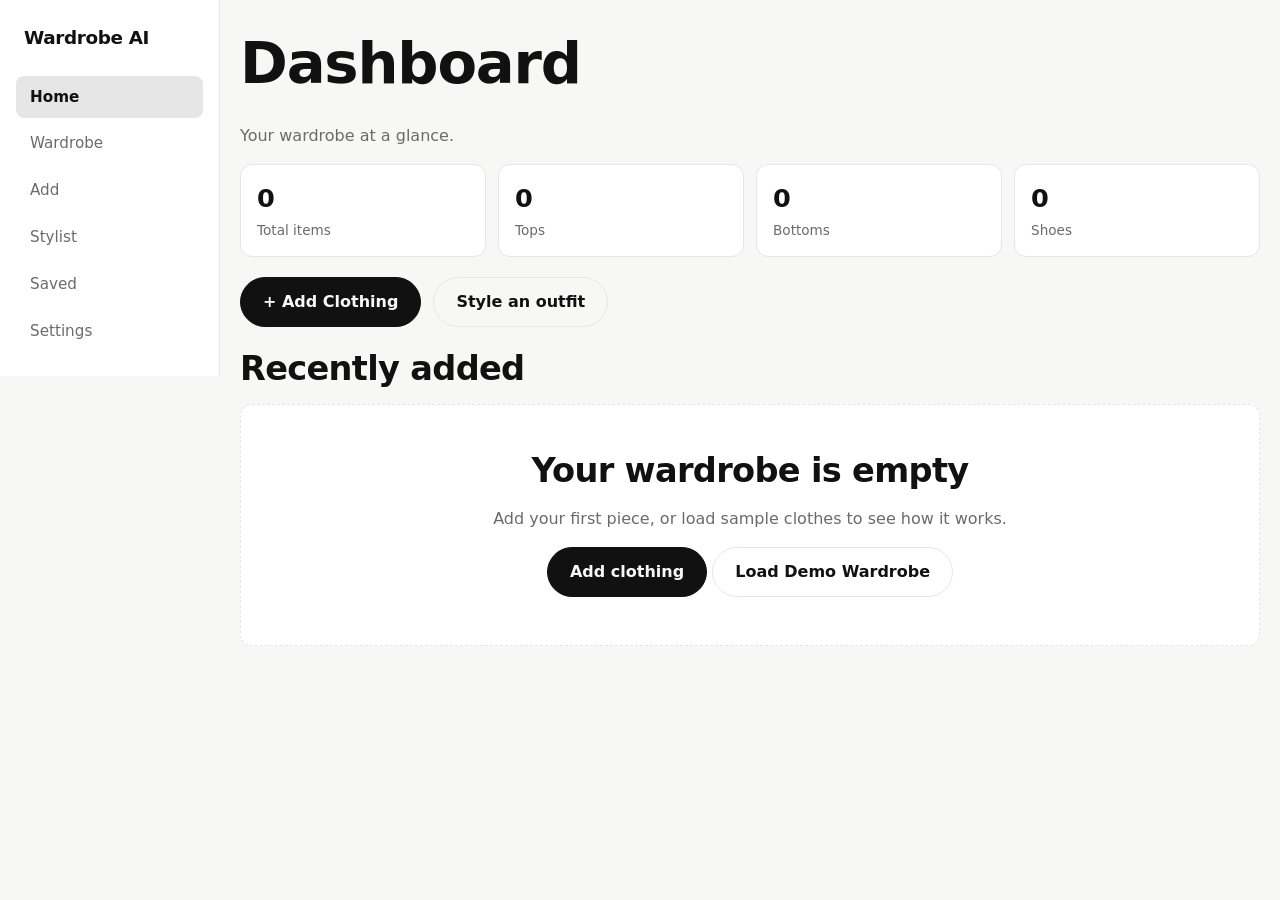
==== app.html @ 0fce8f4e "Add files via upload" ====
<!doctype html><html lang="en"><head><meta charset="utf-8"><meta name="viewport" content="width=device-width,initial-scale=1">
<title>Wardrobe AI — My Digital Wardrobe</title><meta name="description" content="Your wardrobe, outfits and stylist in one place.">
<link rel="icon" href="data:image/svg+xml,%3Csvg xmlns='http://www.w3.org/2000/svg' viewBox='0 0 64 64'%3E%3Crect width='64' height='64' rx='14' fill='%23111'/%3E%3C/svg%3E">
<link rel="stylesheet" href="style.css"></head><body class="app">
<nav class="nav" aria-label="Main"><a class="brand" href="index.html">Wardrobe AI</a>
<button data-go="dashboard">Home</button><button data-go="wardrobe">Wardrobe</button><button data-go="add">Add</button><button data-go="stylist">Stylist</button><button data-go="saved">Saved</button><button data-go="settings">Settings</button></nav>
<main>
<section data-view="dashboard"><h1>Dashboard</h1><p class="mut">Your wardrobe at a glance.</p><div class="stats" id="stats"></div>
<div class="cta" style="margin-bottom:24px"><button class="btn" data-go="add">+ Add Clothing</button><button class="btn ghost" data-go="stylist">Style an outfit</button></div>
<h2>Recently added</h2><div class="grid" id="recent"></div></section>

<section data-view="wardrobe"><div class="head"><div><h1>My Wardrobe</h1><p class="mut" style="margin:0">Everything you own, organized in one place.</p></div><button class="btn" data-a="new">+ Add Clothing</button></div>
<div class="tabs" id="tabs" role="group" aria-label="Category"></div>
<div class="filters"><input id="q" type="search" placeholder="Search your wardrobe" aria-label="Search"><select id="fc" aria-label="Colour"></select><select id="fs" aria-label="Style"></select><select id="fz" aria-label="Season"></select></div>
<div class="grid" id="grid" aria-live="polite"></div></section>

<section data-view="add"><h1 id="ft">Add Clothing</h1><form id="form" class="box" style="max-width:640px">
<label class="drop" id="drop">Drag a photo here or tap to choose (JPG, PNG, WEBP)<input id="file" type="file" accept="image/jpeg,image/png,image/webp" hidden><img id="prev" alt="Preview" hidden></label>
<p><label class="btn ghost" style="margin:0">Take photo<input id="cam" type="file" accept="image/*" capture="environment" hidden></label></p>
<label>Name<input id="f-name" required maxlength="60"></label>
<div class="two"><label>Category<select id="f-category"></select></label><label>Colour<select id="f-colour"></select></label><label>Pattern<select id="f-pattern"></select></label><label>Style<select id="f-style"></select></label></div>
<label>Season<select id="f-season"></select></label><p class="err" id="err" role="alert"></p>
<div class="row"><button class="btn" type="submit">Add to Wardrobe</button><button class="btn ghost" type="button" data-go="wardrobe">Cancel</button></div></form></section>

<section data-view="stylist"><h1>AI Stylist</h1><p class="mut">Tell us where you're going. We'll build the look from your wardrobe.</p>
<form id="prefs" class="box"><div class="sel"><label>Occasion<select id="p-occasion"></select></label><label>Style<select id="p-style"></select></label><label>Weather<select id="p-weather"></select></label><label>Colour preference<select id="p-colour"></select></label></div><button class="btn" type="submit">Generate Outfit</button></form></section>

<section data-view="results"><div id="result" aria-live="polite"></div></section>

<section data-view="saved"><h1>Saved Outfits</h1><div class="grid" id="saved"></div></section>

<section data-view="settings"><h1>Settings</h1><div class="box" style="max-width:640px">
<div class="two"><label>Theme<select id="s-theme"><option value="system">System</option><option value="light">Light</option><option value="dark">Dark</option></select></label><label>Default style<select id="s-style"></select></label><label>Default occasion<select id="s-occasion"></select></label></div>
<h3>Storage</h3><p class="mut" id="storage"></p>
<h3>Privacy</h3><p class="mut">Your wardrobe is stored locally in this browser. Photos and data are never sent anywhere, and no personal information is collected.</p>
<p class="mut">About: Wardrobe AI, version 1.0. Outfits are built by a built-in rule engine from clothes you add.</p>
<h3>Danger zone</h3><button class="btn ghost" data-a="clear">Clear My Wardrobe</button></div></section>
<dialog id="dlg" aria-label="Outfit"><div id="dbody"></div><p><button class="btn ghost" data-a="closedlg">Close</button></p></dialog>
</main><script src="app.js"></script></body></html>
---- style.css ----
/* ===== Global ===== */
:root{--bg:#F7F7F5;--ink:#111;--mut:#6B6B6B;--card:#fff;--line:#E6E6E6;--acc:#3d5a4c;--r:12px}
[data-theme=dark]{--bg:#121212;--ink:#f3f3f0;--mut:#a3a3a3;--card:#1c1c1c;--line:#2d2d2d;--acc:#8fb8a3}
*{box-sizing:border-box}[hidden]{display:none!important}
body{margin:0;background:var(--bg);color:var(--ink);font:16px/1.5 "Avenir Next","Segoe UI",system-ui,sans-serif;padding-bottom:76px;-webkit-text-size-adjust:100%}
a{color:inherit}svg{display:block}
h1,h2,h3{letter-spacing:-.02em;line-height:1.1;margin:0 0 .5em}
h1{font-size:clamp(2rem,7vw,3.6rem)}h2{font-size:clamp(1.4rem,4vw,2.1rem)}h3{font-size:1rem;letter-spacing:0}
p{margin:0 0 1em}.mut{color:var(--mut)}
:focus-visible{outline:2px solid var(--acc);outline-offset:2px}
main{max-width:1200px;margin:0 auto;padding:24px 20px}
.btn{display:inline-block;background:var(--ink);color:var(--bg);border:1px solid var(--ink);border-radius:999px;padding:12px 22px;font:inherit;font-weight:600;text-decoration:none;cursor:pointer;min-height:44px;transition:transform .1s}
.btn:active{transform:scale(.97)}.btn.ghost{background:transparent;color:var(--ink);border-color:var(--line)}.btn:disabled{opacity:.5;cursor:default}
.lnk{background:none;border:0;padding:6px;font:inherit;font-size:.85rem;color:var(--mut);cursor:pointer;text-decoration:underline;min-height:32px}
.tag{font-size:.75rem;border:1px solid var(--line);border-radius:999px;padding:2px 10px;color:var(--mut)}
.box{background:var(--card);border:1px solid var(--line);border-radius:var(--r);padding:20px}
input,select{font:inherit;width:100%;min-height:44px;padding:8px 12px;border:1px solid var(--line);border-radius:10px;background:var(--card);color:var(--ink)}
label{display:block;font-size:.85rem;font-weight:600;margin-bottom:12px}label input,label select{margin-top:4px;font-weight:400}
.gm{width:100%;aspect-ratio:1;background:#f0f0ee;border-radius:var(--r)}.gm use{stroke:#0003;stroke-width:2}
/* ===== Landing ===== */
.top{position:sticky;top:0;z-index:20;background:var(--bg);border-bottom:1px solid var(--line);display:flex;flex-wrap:wrap;align-items:center;gap:4px 16px;padding:10px 20px}
.top .brand{margin-right:auto}.top a:not(.btn):not(.brand){font-size:.9rem;text-decoration:none;color:var(--mut);padding:8px 4px}
.brand{font-weight:700;font-size:1.15rem;letter-spacing:-.02em;text-decoration:none}
.hero{display:grid;gap:32px;padding:32px 0 48px}.cta{display:flex;flex-wrap:wrap;gap:12px}
.board{display:grid;grid-template-columns:repeat(2,1fr);gap:12px;background:var(--card);border:1px solid var(--line);border-radius:20px;padding:16px}
.board figure,.piece{margin:0}.board figcaption,.piece span{font-size:.8rem;color:var(--mut)}
section.s{padding:40px 0;border-top:1px solid var(--line)}
.cols{display:grid;gap:16px}
.band{background:var(--ink);color:var(--bg);border-radius:20px;padding:40px 24px;text-align:center;margin:40px 0}
.band .btn{background:var(--bg);color:var(--ink)}
footer{padding:24px 0;color:var(--mut);font-size:.85rem;display:flex;flex-wrap:wrap;gap:8px 24px}
/* ===== App shell ===== */
.nav{position:fixed;bottom:0;left:0;right:0;z-index:20;display:flex;background:var(--card);border-top:1px solid var(--line);padding-bottom:env(safe-area-inset-bottom)}
.nav .brand{display:none}
.nav button{flex:1;background:none;border:0;font:inherit;font-size:.7rem;color:var(--mut);padding:10px 2px;min-height:56px;cursor:pointer}
.nav button[aria-current]{color:var(--ink);font-weight:700}
.head{display:flex;flex-wrap:wrap;gap:12px;justify-content:space-between;align-items:flex-end;margin-bottom:20px}
.stats{display:grid;grid-template-columns:repeat(2,1fr);gap:12px;margin-bottom:20px}
.stat{background:var(--card);border:1px solid var(--line);border-radius:var(--r);padding:14px 16px}
.stat b{display:block;font-size:1.6rem}.stat span{font-size:.85rem;color:var(--mut)}
section[data-view]{animation:pop .25s}
/* ===== Wardrobe & cards ===== */
.tabs{display:flex;gap:8px;overflow-x:auto;padding-bottom:8px;margin-bottom:12px}
.tab{flex:none;border:1px solid var(--line);background:var(--card);color:var(--ink);border-radius:999px;padding:8px 16px;font:inherit;font-size:.9rem;cursor:pointer;min-height:40px}
.tab[aria-pressed=true]{background:var(--ink);color:var(--bg);border-color:var(--ink)}
.filters{display:grid;grid-template-columns:1fr 1fr;gap:8px;margin-bottom:20px}.filters input{grid-column:1/-1}
.grid{display:grid;gap:16px;grid-template-columns:1fr}
.card{background:var(--card);border:1px solid var(--line);border-radius:var(--r);overflow:hidden;transition:box-shadow .2s,transform .2s}
.card:hover{box-shadow:0 8px 24px #0002;transform:translateY(-2px)}
.card>img,.piece img{width:100%;aspect-ratio:1;object-fit:contain;background:#f0f0ee;display:block}
.cb{padding:12px 14px}.cb p{font-size:.85rem;color:var(--mut);margin:0 0 6px}
.row{display:flex;align-items:center;gap:4px;flex-wrap:wrap}.row .lnk:first-of-type{margin-left:auto}
.ic{background:none;border:0;cursor:pointer;width:44px;height:36px;margin-left:-10px;color:var(--ink)}
.ic svg{width:20px;height:20px;fill:none;stroke:currentColor;stroke-width:1.8}.ic[aria-pressed=true] svg{fill:#b23a3a;stroke:#b23a3a}
.empty{grid-column:1/-1;text-align:center;background:var(--card);border:1px dashed var(--line);border-radius:var(--r);padding:48px 20px}
/* ===== Add clothing, modal ===== */
.drop{display:block;border:2px dashed var(--line);border-radius:var(--r);padding:20px;text-align:center;cursor:pointer;margin-bottom:12px;font-weight:400}
.drop.on{border-color:var(--acc)}.drop img{max-height:180px;margin:8px auto 0;border-radius:8px}
.two{display:grid;grid-template-columns:1fr 1fr;gap:0 12px}.err{color:#d04a4a;font-size:.9rem;min-height:1.4em}
dialog{border:1px solid var(--line);border-radius:16px;padding:20px;width:min(560px,94vw);max-height:92vh;overflow:auto;background:var(--card);color:var(--ink);animation:pop .2s}
dialog::backdrop{background:#0007}
/* ===== Stylist & results ===== */
.sel{display:grid;grid-template-columns:1fr 1fr;gap:0 12px}
.look{display:grid;grid-template-columns:repeat(2,1fr);gap:12px;margin:16px 0}
.piece{background:var(--card);border:1px solid var(--line);border-radius:var(--r);overflow:hidden}.piece div{padding:8px 12px}.piece h3{margin:0}
.meta{display:flex;flex-wrap:wrap;gap:8px;margin-bottom:12px}
.load{padding:40px;text-align:center;color:var(--mut);animation:pulse 1s infinite alternate}
.toast{position:fixed;left:50%;bottom:90px;transform:translateX(-50%);background:var(--ink);color:var(--bg);padding:10px 18px;border-radius:999px;z-index:50;font-size:.9rem;max-width:90vw}
@keyframes pop{from{opacity:0;transform:translateY(8px)}}@keyframes pulse{to{opacity:.4}}
/* ===== Tablet ===== */
@media(min-width:600px){.grid,.cols,.stats{grid-template-columns:repeat(2,1fr)}.look{grid-template-columns:repeat(4,1fr)}.filters{grid-template-columns:2fr 1fr 1fr 1fr}.filters input{grid-column:auto}.sel{grid-template-columns:repeat(4,1fr)}}
@media(min-width:900px){.grid,.cols{grid-template-columns:repeat(3,1fr)}.stats{grid-template-columns:repeat(4,1fr)}.hero{grid-template-columns:1.1fr .9fr;align-items:center}}
/* ===== Desktop ===== */
@media(min-width:1200px){.grid{grid-template-columns:repeat(4,1fr)}}
@media(min-width:1500px){.grid{grid-template-columns:repeat(5,1fr)}}
@media(min-width:1024px){
body{padding-bottom:0}
.nav{top:0;bottom:auto;right:auto;width:220px;flex-direction:column;border-top:0;border-right:1px solid var(--line);padding:24px 16px;gap:4px}
.nav .brand{display:block;margin:0 0 20px 8px}
.nav button{flex:none;text-align:left;font-size:.95rem;padding:10px 14px;min-height:0;border-radius:8px}
.nav button[aria-current]{background:var(--line)}
body.app main{margin-left:220px;max-width:1400px;padding-top:32px}.toast{bottom:32px}}
@media(prefers-reduced-motion:reduce){*{animation:none!important;transition:none!important}}
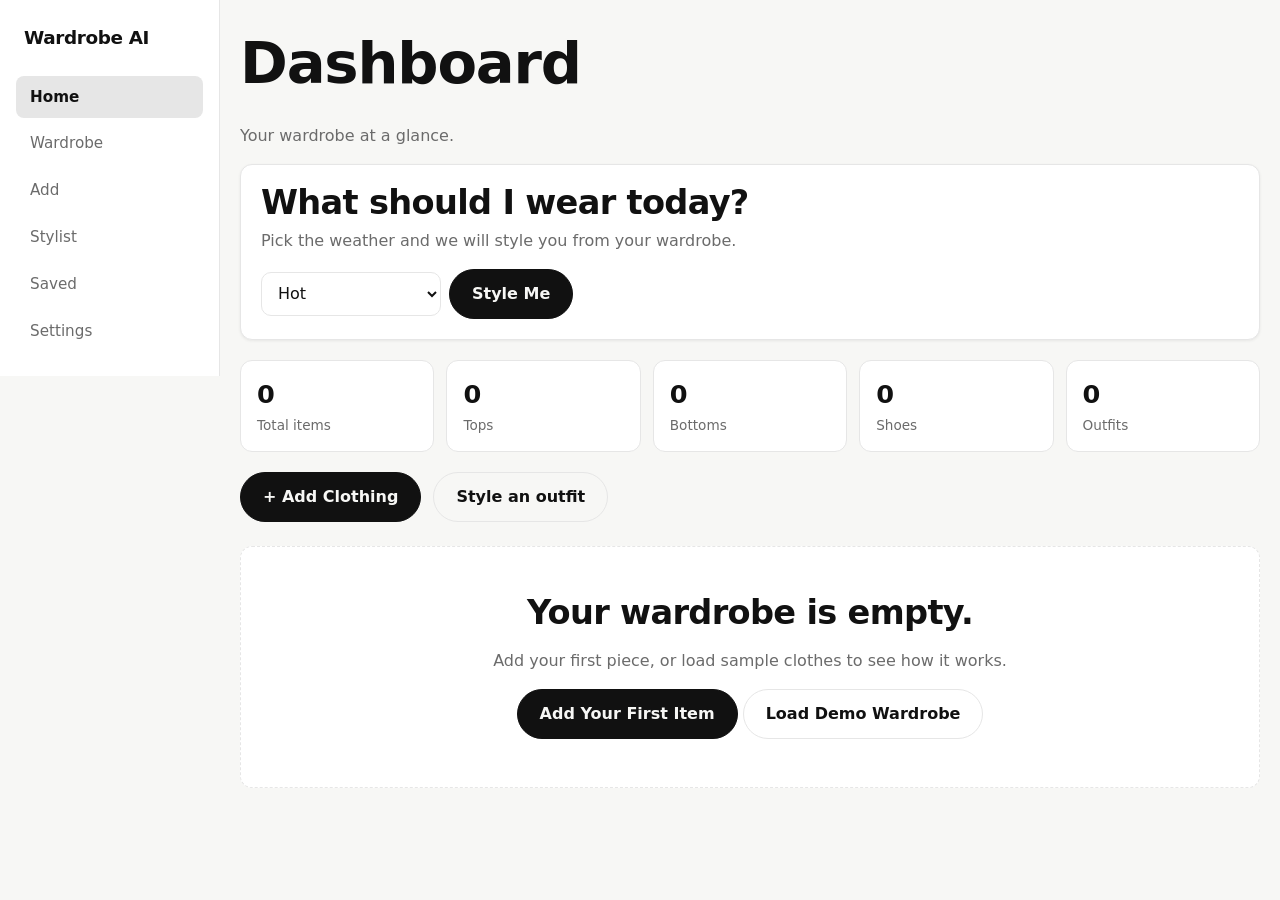
==== commit a15630b2: "Add files via upload" ====
--- a/app.html
+++ b/app.html
@@ -5,21 +5,20 @@
 <nav class="nav" aria-label="Main"><a class="brand" href="index.html">Wardrobe AI</a>
 <button data-go="dashboard">Home</button><button data-go="wardrobe">Wardrobe</button><button data-go="add">Add</button><button data-go="stylist">Stylist</button><button data-go="saved">Saved</button><button data-go="settings">Settings</button></nav>
 <main>
-<section data-view="dashboard"><h1>Dashboard</h1><p class="mut">Your wardrobe at a glance.</p><div class="stats" id="stats"></div>
+<section data-view="dashboard"><h1>Dashboard</h1><p class="mut">Your wardrobe at a glance.</p><div class="box hero2"><h2>What should I wear today?</h2><p class="mut">Pick the weather and we will style you from your wardrobe.</p><div class="row" style="gap:8px"><select id="d-weather" aria-label="Weather" style="max-width:180px"></select><button class="btn" data-a="styleme">Style Me</button></div></div><div class="stats" id="stats"></div>
 <div class="cta" style="margin-bottom:24px"><button class="btn" data-go="add">+ Add Clothing</button><button class="btn ghost" data-go="stylist">Style an outfit</button></div>
-<h2>Recently added</h2><div class="grid" id="recent"></div></section>
+<div id="dash"></div></section>
 
 <section data-view="wardrobe"><div class="head"><div><h1>My Wardrobe</h1><p class="mut" style="margin:0">Everything you own, organized in one place.</p></div><button class="btn" data-a="new">+ Add Clothing</button></div>
 <div class="tabs" id="tabs" role="group" aria-label="Category"></div>
-<div class="filters"><input id="q" type="search" placeholder="Search your wardrobe" aria-label="Search"><select id="fc" aria-label="Colour"></select><select id="fs" aria-label="Style"></select><select id="fz" aria-label="Season"></select></div>
+<div class="filters"><input id="q" type="search" placeholder="Search your wardrobe" aria-label="Search"><select id="fk" aria-label="Category"></select><select id="fc" aria-label="Colour"></select><select id="fs" aria-label="Style"></select><select id="fz" aria-label="Season"></select><select id="ff" aria-label="Favourites"></select><select id="fo" aria-label="Sort"></select></div>
 <div class="grid" id="grid" aria-live="polite"></div></section>
 
 <section data-view="add"><h1 id="ft">Add Clothing</h1><form id="form" class="box" style="max-width:640px">
 <label class="drop" id="drop">Drag a photo here or tap to choose (JPG, PNG, WEBP)<input id="file" type="file" accept="image/jpeg,image/png,image/webp" hidden><img id="prev" alt="Preview" hidden></label>
 <p><label class="btn ghost" style="margin:0">Take photo<input id="cam" type="file" accept="image/*" capture="environment" hidden></label></p>
-<label>Name<input id="f-name" required maxlength="60"></label>
-<div class="two"><label>Category<select id="f-category"></select></label><label>Colour<select id="f-colour"></select></label><label>Pattern<select id="f-pattern"></select></label><label>Style<select id="f-style"></select></label></div>
-<label>Season<select id="f-season"></select></label><p class="err" id="err" role="alert"></p>
+<p><button type="button" class="lnk" id="rm" data-a="rmimg" hidden>Remove photo</button></p><label>Name<input id="f-name" required maxlength="60"></label>
+<fieldset class="fs"><legend>Category</legend><div class="chips" data-for="f-category"></div><select id="f-category" hidden></select></fieldset><fieldset class="fs"><legend>Colour</legend><div class="chips" data-for="f-colour"></div><select id="f-colour" hidden></select></fieldset><fieldset class="fs"><legend>Pattern</legend><div class="chips" data-for="f-pattern"></div><select id="f-pattern" hidden></select></fieldset><fieldset class="fs"><legend>Style</legend><div class="chips" data-for="f-style"></div><select id="f-style" hidden></select></fieldset><fieldset class="fs"><legend>Season</legend><div class="chips" data-for="f-season"></div><select id="f-season" hidden></select></fieldset><p class="err" id="err" role="alert"></p>
 <div class="row"><button class="btn" type="submit">Add to Wardrobe</button><button class="btn ghost" type="button" data-go="wardrobe">Cancel</button></div></form></section>
 
 <section data-view="stylist"><h1>AI Stylist</h1><p class="mut">Tell us where you're going. We'll build the look from your wardrobe.</p>
@@ -27,7 +26,7 @@
 
 <section data-view="results"><div id="result" aria-live="polite"></div></section>
 
-<section data-view="saved"><h1>Saved Outfits</h1><div class="grid" id="saved"></div></section>
+<section data-view="saved"><h1>Saved Outfits</h1><div class="grid" id="saved"></div><h2 style="margin-top:32px">Recently Worn</h2><div class="grid" id="worn"></div><h2 style="margin-top:32px">Recently Generated</h2><div class="grid" id="gen"></div></section>
 
 <section data-view="settings"><h1>Settings</h1><div class="box" style="max-width:640px">
 <div class="two"><label>Theme<select id="s-theme"><option value="system">System</option><option value="light">Light</option><option value="dark">Dark</option></select></label><label>Default style<select id="s-style"></select></label><label>Default occasion<select id="s-occasion"></select></label></div>
--- a/style.css
+++ b/style.css
@@ -81,3 +81,17 @@
 .nav button[aria-current]{background:var(--line)}
 body.app main{margin-left:220px;max-width:1400px;padding-top:32px}.toast{bottom:32px}}
 @media(prefers-reduced-motion:reduce){*{animation:none!important;transition:none!important}}
+/* ===== V2 ===== */
+.fs{border:0;padding:0;margin:0 0 14px}.fs legend{font-size:.85rem;font-weight:600;margin-bottom:6px;padding:0}
+.chips{display:flex;flex-wrap:wrap;gap:6px}
+.chip{border:1px solid var(--line);background:var(--card);color:var(--ink);border-radius:999px;padding:6px 14px;font:inherit;font-size:.85rem;cursor:pointer;min-height:36px;transition:background .15s}
+.chip[aria-pressed=true]{background:var(--ink);color:var(--bg);border-color:var(--ink)}
+.qv{display:block;width:100%;padding:0;border:0;background:none;cursor:pointer}
+.qv img{width:100%;aspect-ratio:1;object-fit:contain;background:#f0f0ee;display:block}
+.hero2{margin-bottom:20px;box-shadow:0 1px 3px #0001}.hero2 h2{margin-bottom:.2em}
+.filters{grid-template-columns:repeat(2,1fr)}.filters input{grid-column:1/-1}
+.look{display:flex;flex-wrap:wrap;gap:12px;align-items:center}
+.look .piece{flex:1 1 140px;max-width:300px}.plus{display:none;color:var(--mut);font-size:1.5rem}
+@media(min-width:600px){.filters{grid-template-columns:repeat(3,1fr)}.plus{display:block}.look{flex-wrap:nowrap}}
+@media(min-width:900px){.stats{grid-template-columns:repeat(5,1fr)}}
+@media(min-width:1024px){.look .piece{max-width:360px}}
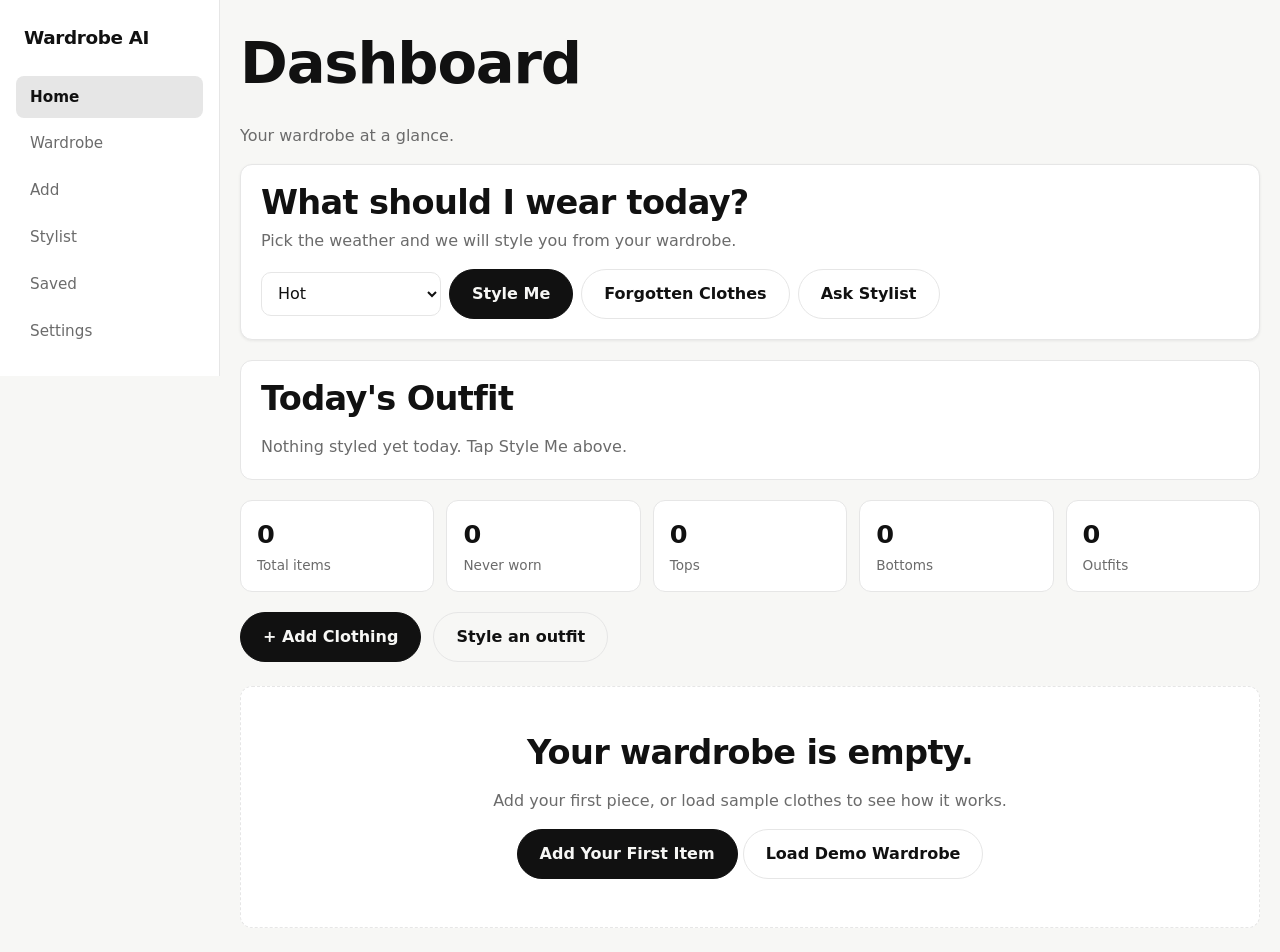
==== commit f17f10c3: "Add files via upload" ====
--- a/app.html
+++ b/app.html
@@ -5,7 +5,7 @@
 <nav class="nav" aria-label="Main"><a class="brand" href="index.html">Wardrobe AI</a>
 <button data-go="dashboard">Home</button><button data-go="wardrobe">Wardrobe</button><button data-go="add">Add</button><button data-go="stylist">Stylist</button><button data-go="saved">Saved</button><button data-go="settings">Settings</button></nav>
 <main>
-<section data-view="dashboard"><h1>Dashboard</h1><p class="mut">Your wardrobe at a glance.</p><div class="box hero2"><h2>What should I wear today?</h2><p class="mut">Pick the weather and we will style you from your wardrobe.</p><div class="row" style="gap:8px"><select id="d-weather" aria-label="Weather" style="max-width:180px"></select><button class="btn" data-a="styleme">Style Me</button></div></div><div class="stats" id="stats"></div>
+<section data-view="dashboard"><h1>Dashboard</h1><p class="mut">Your wardrobe at a glance.</p><div class="box hero2"><h2>What should I wear today?</h2><p class="mut">Pick the weather and we will style you from your wardrobe.</p><div class="row" style="gap:8px"><select id="d-weather" aria-label="Weather" style="max-width:180px"></select><button class="btn" data-a="styleme">Style Me</button><button class="btn ghost" data-a="forgotten">Forgotten Clothes</button><button class="btn ghost" data-go="chat">Ask Stylist</button></div></div><div id="today" class="box" style="margin-bottom:20px"></div><div class="stats" id="stats"></div>
 <div class="cta" style="margin-bottom:24px"><button class="btn" data-go="add">+ Add Clothing</button><button class="btn ghost" data-go="stylist">Style an outfit</button></div>
 <div id="dash"></div></section>
 
@@ -17,21 +17,29 @@
 <section data-view="add"><h1 id="ft">Add Clothing</h1><form id="form" class="box" style="max-width:640px">
 <label class="drop" id="drop">Drag a photo here or tap to choose (JPG, PNG, WEBP)<input id="file" type="file" accept="image/jpeg,image/png,image/webp" hidden><img id="prev" alt="Preview" hidden></label>
 <p><label class="btn ghost" style="margin:0">Take photo<input id="cam" type="file" accept="image/*" capture="environment" hidden></label></p>
-<p><button type="button" class="lnk" id="rm" data-a="rmimg" hidden>Remove photo</button></p><label>Name<input id="f-name" required maxlength="60"></label>
+<p><button type="button" class="lnk" id="rm" data-a="rmimg" hidden>Remove photo</button> <button type="button" class="lnk" data-a="cleanimg">Clean Image</button></p><div id="ai-box" class="box" style="margin-bottom:12px" hidden></div><label>Name<input id="f-name" required maxlength="60"></label>
 <fieldset class="fs"><legend>Category</legend><div class="chips" data-for="f-category"></div><select id="f-category" hidden></select></fieldset><fieldset class="fs"><legend>Colour</legend><div class="chips" data-for="f-colour"></div><select id="f-colour" hidden></select></fieldset><fieldset class="fs"><legend>Pattern</legend><div class="chips" data-for="f-pattern"></div><select id="f-pattern" hidden></select></fieldset><fieldset class="fs"><legend>Style</legend><div class="chips" data-for="f-style"></div><select id="f-style" hidden></select></fieldset><fieldset class="fs"><legend>Season</legend><div class="chips" data-for="f-season"></div><select id="f-season" hidden></select></fieldset><p class="err" id="err" role="alert"></p>
 <div class="row"><button class="btn" type="submit">Add to Wardrobe</button><button class="btn ghost" type="button" data-go="wardrobe">Cancel</button></div></form></section>
 
 <section data-view="stylist"><h1>AI Stylist</h1><p class="mut">Tell us where you're going. We'll build the look from your wardrobe.</p>
-<form id="prefs" class="box"><div class="sel"><label>Occasion<select id="p-occasion"></select></label><label>Style<select id="p-style"></select></label><label>Weather<select id="p-weather"></select></label><label>Colour preference<select id="p-colour"></select></label></div><button class="btn" type="submit">Generate Outfit</button></form></section>
+<form id="prefs" class="box"><div class="sel"><label>Occasion<select id="p-occasion"></select></label><label>Style<select id="p-style"></select></label><label>Weather<select id="p-weather"></select></label><label>Colour preference<select id="p-colour"></select></label></div><button class="btn" type="submit">Generate Outfit</button></form><p style="margin-top:16px"><button class="btn ghost" data-go="chat">Chat with your stylist</button></p></section>
 
+<section data-view="chat"><h1>Ask Your Stylist</h1><p class="mut" id="chat-note"></p><div id="chat" aria-live="polite"></div><div class="chips" id="sugg" style="margin:12px 0"></div><form id="chatf" class="row" style="gap:8px"><input id="chat-in" placeholder="Ask about your wardrobe" aria-label="Message"><button class="btn" type="submit">Send</button></form></section>
 <section data-view="results"><div id="result" aria-live="polite"></div></section>
 
 <section data-view="saved"><h1>Saved Outfits</h1><div class="grid" id="saved"></div><h2 style="margin-top:32px">Recently Worn</h2><div class="grid" id="worn"></div><h2 style="margin-top:32px">Recently Generated</h2><div class="grid" id="gen"></div></section>
 
 <section data-view="settings"><h1>Settings</h1><div class="box" style="max-width:640px">
 <div class="two"><label>Theme<select id="s-theme"><option value="system">System</option><option value="light">Light</option><option value="dark">Dark</option></select></label><label>Default style<select id="s-style"></select></label><label>Default occasion<select id="s-occasion"></select></label></div>
+<h3>My Style</h3>
+<fieldset class="fs"><legend>Preferred styles</legend><div class="chips" id="pf-styles"></div></fieldset>
+<fieldset class="fs"><legend>Preferred colours</legend><div class="chips" id="pf-colours"></div></fieldset>
+<fieldset class="fs"><legend>Colours to avoid</legend><div class="chips" id="pf-avoid"></div></fieldset>
+<div class="two"><label>Fit preference<select id="pf-fit"></select></label><label>Styling goal<select id="pf-goal"></select></label></div>
+<h3>AI Styling</h3><p class="mut" id="ai-status"></p>
+<label class="tg"><input type="checkbox" data-ai="style"> AI styling</label><label class="tg"><input type="checkbox" data-ai="analyze"> Automatic clothing analysis</label><label class="tg"><input type="checkbox" data-ai="images"> Send images for AI analysis</label><label class="tg"><input type="checkbox" data-ai="weather"> Weather integration</label>
 <h3>Storage</h3><p class="mut" id="storage"></p>
-<h3>Privacy</h3><p class="mut">Your wardrobe is stored locally in this browser. Photos and data are never sent anywhere, and no personal information is collected.</p>
+<h3>Privacy</h3><p class="mut">Everything is stored locally in this browser. With the AI settings off (the default) nothing leaves your device. If you switch AI on and a service is connected: AI styling sends clothing details (name, category, colour, style, wear history) and your style profile, not photos; clothing analysis sends the photo you upload; weather sends your approximate location. Data goes to <strong id="ai-prov"></strong> only to produce analysis, outfits and weather. You can turn each feature off at any time.</p>
 <p class="mut">About: Wardrobe AI, version 1.0. Outfits are built by a built-in rule engine from clothes you add.</p>
 <h3>Danger zone</h3><button class="btn ghost" data-a="clear">Clear My Wardrobe</button></div></section>
 <dialog id="dlg" aria-label="Outfit"><div id="dbody"></div><p><button class="btn ghost" data-a="closedlg">Close</button></p></dialog>
--- a/style.css
+++ b/style.css
@@ -95,3 +95,13 @@
 @media(min-width:600px){.filters{grid-template-columns:repeat(3,1fr)}.plus{display:block}.look{flex-wrap:nowrap}}
 @media(min-width:900px){.stats{grid-template-columns:repeat(5,1fr)}}
 @media(min-width:1024px){.look .piece{max-width:360px}}
+/* ===== V3 ===== */
+input[type=checkbox]{width:auto;min-height:0;margin-right:8px}.tg{font-weight:400;display:flex;align-items:center;min-height:36px}
+.msg{background:var(--card);border:1px solid var(--line);border-radius:var(--r);padding:12px 16px;margin-bottom:10px;max-width:680px}.msg.me{margin-left:auto;background:var(--ink);color:var(--bg)}.msg p{margin:0 0 6px}
+.look.compact{flex-wrap:wrap;flex-direction:row}.look.compact .piece{flex:0 1 110px}.look.compact .piece h3{font-size:.8rem}
+#result .look{flex-direction:column;flex-wrap:nowrap;align-items:center;max-width:440px;margin-inline:auto}
+#result .piece{display:flex;align-items:center;gap:14px;width:100%;max-width:440px;flex:none;animation:pop .4s both}
+#result .piece:nth-of-type(2){animation-delay:.1s}#result .piece:nth-of-type(3){animation-delay:.2s}#result .piece:nth-of-type(4){animation-delay:.3s}
+#result .piece img{width:132px;flex:none}#result .piece div{padding:0 8px}#result .plus{display:block}
+.sticky{position:sticky;bottom:64px;background:var(--bg);padding:10px 0;z-index:5}
+@media(min-width:1024px){.sticky{bottom:0}}
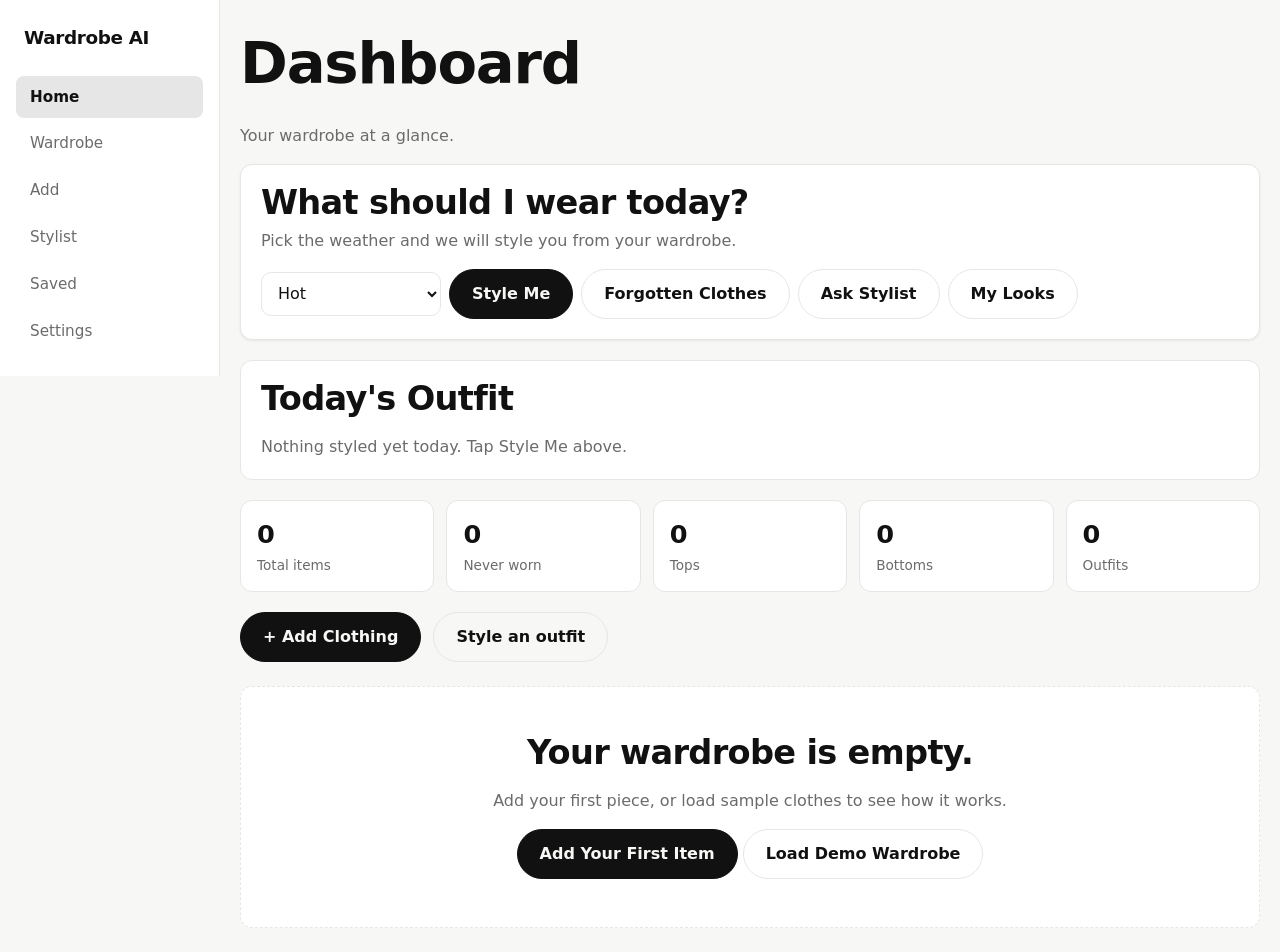
==== commit f3825b37: "Add files via upload" ====
--- a/app.html
+++ b/app.html
@@ -5,7 +5,7 @@
 <nav class="nav" aria-label="Main"><a class="brand" href="index.html">Wardrobe AI</a>
 <button data-go="dashboard">Home</button><button data-go="wardrobe">Wardrobe</button><button data-go="add">Add</button><button data-go="stylist">Stylist</button><button data-go="saved">Saved</button><button data-go="settings">Settings</button></nav>
 <main>
-<section data-view="dashboard"><h1>Dashboard</h1><p class="mut">Your wardrobe at a glance.</p><div class="box hero2"><h2>What should I wear today?</h2><p class="mut">Pick the weather and we will style you from your wardrobe.</p><div class="row" style="gap:8px"><select id="d-weather" aria-label="Weather" style="max-width:180px"></select><button class="btn" data-a="styleme">Style Me</button><button class="btn ghost" data-a="forgotten">Forgotten Clothes</button><button class="btn ghost" data-go="chat">Ask Stylist</button></div></div><div id="today" class="box" style="margin-bottom:20px"></div><div class="stats" id="stats"></div>
+<section data-view="dashboard"><h1>Dashboard</h1><p class="mut">Your wardrobe at a glance.</p><div class="box hero2"><h2>What should I wear today?</h2><p class="mut">Pick the weather and we will style you from your wardrobe.</p><div class="row" style="gap:8px"><select id="d-weather" aria-label="Weather" style="max-width:180px"></select><button class="btn" data-a="styleme">Style Me</button><button class="btn ghost" data-a="forgotten">Forgotten Clothes</button><button class="btn ghost" data-go="chat">Ask Stylist</button><button class="btn ghost" data-go="looks">My Looks</button></div></div><div id="today" class="box" style="margin-bottom:20px"></div><div class="stats" id="stats"></div>
 <div class="cta" style="margin-bottom:24px"><button class="btn" data-go="add">+ Add Clothing</button><button class="btn ghost" data-go="stylist">Style an outfit</button></div>
 <div id="dash"></div></section>
 
@@ -25,9 +25,11 @@
 <form id="prefs" class="box"><div class="sel"><label>Occasion<select id="p-occasion"></select></label><label>Style<select id="p-style"></select></label><label>Weather<select id="p-weather"></select></label><label>Colour preference<select id="p-colour"></select></label></div><button class="btn" type="submit">Generate Outfit</button></form><p style="margin-top:16px"><button class="btn ghost" data-go="chat">Chat with your stylist</button></p></section>
 
 <section data-view="chat"><h1>Ask Your Stylist</h1><p class="mut" id="chat-note"></p><div id="chat" aria-live="polite"></div><div class="chips" id="sugg" style="margin:12px 0"></div><form id="chatf" class="row" style="gap:8px"><input id="chat-in" placeholder="Ask about your wardrobe" aria-label="Message"><button class="btn" type="submit">Send</button></form></section>
+<section data-view="tryon"><div id="tryon-body"></div></section>
+<section data-view="looks"><h1>My Looks</h1><div class="grid" id="looks"></div></section>
 <section data-view="results"><div id="result" aria-live="polite"></div></section>
 
-<section data-view="saved"><h1>Saved Outfits</h1><div class="grid" id="saved"></div><h2 style="margin-top:32px">Recently Worn</h2><div class="grid" id="worn"></div><h2 style="margin-top:32px">Recently Generated</h2><div class="grid" id="gen"></div></section>
+<section data-view="saved"><div class="head"><h1>Saved Outfits</h1><button class="btn ghost" data-go="looks">My Looks</button></div><div class="grid" id="saved"></div><h2 style="margin-top:32px">Recently Worn</h2><div class="grid" id="worn"></div><h2 style="margin-top:32px">Recently Generated</h2><div class="grid" id="gen"></div></section>
 
 <section data-view="settings"><h1>Settings</h1><div class="box" style="max-width:640px">
 <div class="two"><label>Theme<select id="s-theme"><option value="system">System</option><option value="light">Light</option><option value="dark">Dark</option></select></label><label>Default style<select id="s-style"></select></label><label>Default occasion<select id="s-occasion"></select></label></div>
@@ -39,7 +41,7 @@
 <h3>AI Styling</h3><p class="mut" id="ai-status"></p>
 <label class="tg"><input type="checkbox" data-ai="style"> AI styling</label><label class="tg"><input type="checkbox" data-ai="analyze"> Automatic clothing analysis</label><label class="tg"><input type="checkbox" data-ai="images"> Send images for AI analysis</label><label class="tg"><input type="checkbox" data-ai="weather"> Weather integration</label>
 <h3>Storage</h3><p class="mut" id="storage"></p>
-<h3>Privacy</h3><p class="mut">Everything is stored locally in this browser. With the AI settings off (the default) nothing leaves your device. If you switch AI on and a service is connected: AI styling sends clothing details (name, category, colour, style, wear history) and your style profile, not photos; clothing analysis sends the photo you upload; weather sends your approximate location. Data goes to <strong id="ai-prov"></strong> only to produce analysis, outfits and weather. You can turn each feature off at any time.</p>
+<h3>Privacy</h3><p class="mut">Everything is stored locally in this browser. With the AI settings off (the default) nothing leaves your device. If you switch AI on and a service is connected: AI styling sends clothing details (name, category, colour, style, wear history) and your style profile, not photos; clothing analysis sends the photo you upload; weather sends your approximate location. Data goes to <strong id="ai-prov"></strong> only to produce analysis, outfits and weather. Virtual Try-On sends the selected clothing images and model settings to <strong id="tryon-prov"></strong>, only after you press Generate Look and agree. You can turn each feature off at any time.</p>
 <p class="mut">About: Wardrobe AI, version 1.0. Outfits are built by a built-in rule engine from clothes you add.</p>
 <h3>Danger zone</h3><button class="btn ghost" data-a="clear">Clear My Wardrobe</button></div></section>
 <dialog id="dlg" aria-label="Outfit"><div id="dbody"></div><p><button class="btn ghost" data-a="closedlg">Close</button></p></dialog>
--- a/style.css
+++ b/style.css
@@ -105,3 +105,19 @@
 #result .piece img{width:132px;flex:none}#result .piece div{padding:0 8px}#result .plus{display:block}
 .sticky{position:sticky;bottom:64px;background:var(--bg);padding:10px 0;z-index:5}
 @media(min-width:1024px){.sticky{bottom:0}}
+/* ===== V4 virtual try-on ===== */
+.tryon{display:grid;gap:20px}.tryon h3{margin:0 0 8px}
+.tpieces{display:flex;gap:10px;flex-wrap:wrap;margin-bottom:16px}
+.tp{width:92px;font-size:.78rem;color:var(--mut);line-height:1.25}.tp img{width:92px;aspect-ratio:1;object-fit:contain;background:#f0f0ee;border-radius:10px;display:block;margin-bottom:4px}
+.models{display:grid;grid-template-columns:repeat(3,1fr);gap:8px;margin-bottom:14px}
+.mcard{border:1px solid var(--line);background:var(--card);color:var(--ink);border-radius:var(--r);padding:10px 6px;cursor:pointer;font:inherit;display:flex;flex-direction:column;align-items:center;gap:2px;min-height:44px;transition:border-color .15s}
+.mcard svg{width:44px;height:74px;fill:currentColor;opacity:.5}.mcard span{font-size:.72rem;color:var(--mut);text-align:center}
+.mcard[aria-pressed=true]{border-color:var(--ink);box-shadow:0 0 0 1px var(--ink)}
+.timg{width:100%;border-radius:16px;box-shadow:0 8px 30px #0002;display:block;animation:pop .4s}
+.tright{order:-1;min-width:0}.tright.ph{display:none}
+.tbusy{aspect-ratio:3/4;display:flex;flex-direction:column;align-items:center;justify-content:center;gap:12px;background:var(--card);border:1px solid var(--line);border-radius:16px;color:var(--mut);text-align:center;padding:20px}
+.skel{width:60%;height:60%;border-radius:12px;background:var(--line);animation:pulse 1s infinite alternate}
+.cmp{margin-top:20px}.cmp summary{cursor:pointer;font-weight:600;min-height:44px;display:flex;align-items:center}.cmp>div{display:grid;gap:12px}
+.pnote{font-size:.8rem;color:var(--mut)}
+.lk img{aspect-ratio:3/4;object-fit:cover}
+@media(min-width:900px){.tryon{grid-template-columns:minmax(340px,440px) 1fr;align-items:start}.tright{order:0}.tright.ph{display:block}.cmp>div{grid-template-columns:1fr 1fr}.tbusy{max-width:520px}}
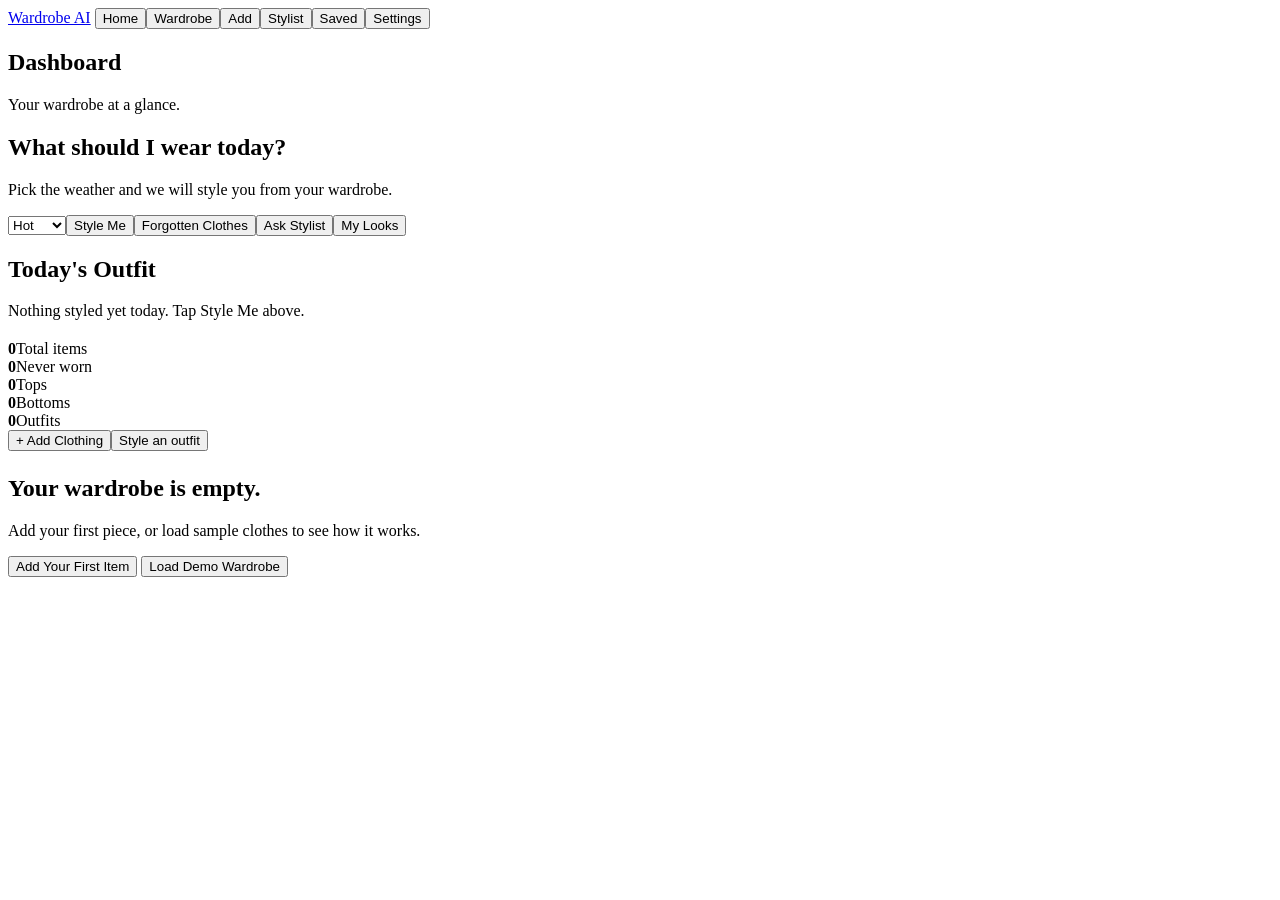
==== commit f2f8c970: "Add files via upload" ====
--- a/app.html
+++ b/app.html
@@ -41,7 +41,7 @@
 <h3>AI Styling</h3><p class="mut" id="ai-status"></p>
 <label class="tg"><input type="checkbox" data-ai="style"> AI styling</label><label class="tg"><input type="checkbox" data-ai="analyze"> Automatic clothing analysis</label><label class="tg"><input type="checkbox" data-ai="images"> Send images for AI analysis</label><label class="tg"><input type="checkbox" data-ai="weather"> Weather integration</label>
 <h3>Storage</h3><p class="mut" id="storage"></p>
-<h3>Privacy</h3><p class="mut">Everything is stored locally in this browser. With the AI settings off (the default) nothing leaves your device. If you switch AI on and a service is connected: AI styling sends clothing details (name, category, colour, style, wear history) and your style profile, not photos; clothing analysis sends the photo you upload; weather sends your approximate location. Data goes to <strong id="ai-prov"></strong> only to produce analysis, outfits and weather. Virtual Try-On sends the selected clothing images and model settings to <strong id="tryon-prov"></strong>, only after you press Generate Look and agree. You can turn each feature off at any time.</p>
+<h3>Privacy</h3><p class="mut">Everything is stored locally in this browser. With the AI settings off (the default) nothing leaves your device. If you switch AI on and a service is connected: AI styling sends clothing details (name, category, colour, style, wear history) and your style profile, not photos; clothing analysis sends the photo you upload; weather sends your approximate location. Data goes to <strong id="ai-prov"></strong> only to produce analysis, outfits and weather. Virtual Try-On sends the selected clothing image and your chosen model to <strong id="tryon-prov"></strong>, only after you press Generate Look and agree. You can turn each feature off at any time.</p>
 <p class="mut">About: Wardrobe AI, version 1.0. Outfits are built by a built-in rule engine from clothes you add.</p>
 <h3>Danger zone</h3><button class="btn ghost" data-a="clear">Clear My Wardrobe</button></div></section>
 <dialog id="dlg" aria-label="Outfit"><div id="dbody"></div><p><button class="btn ghost" data-a="closedlg">Close</button></p></dialog>
